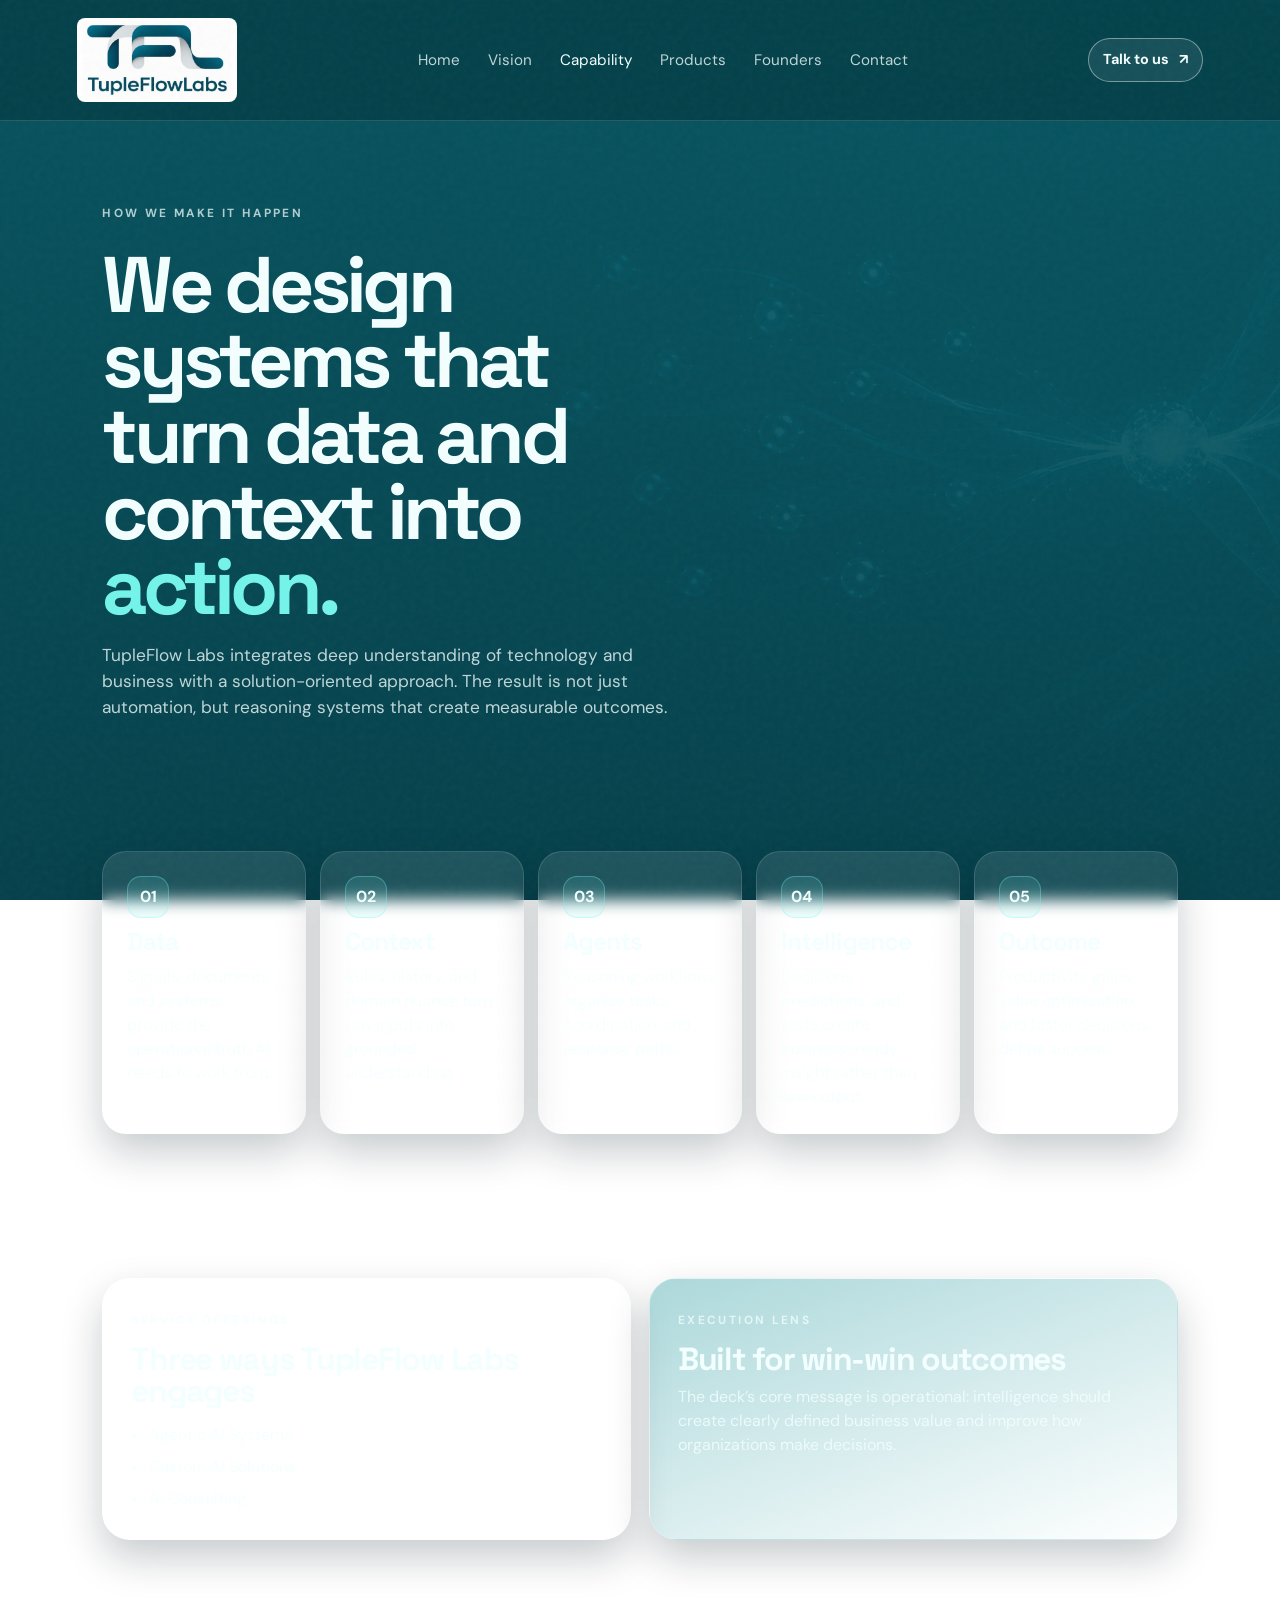
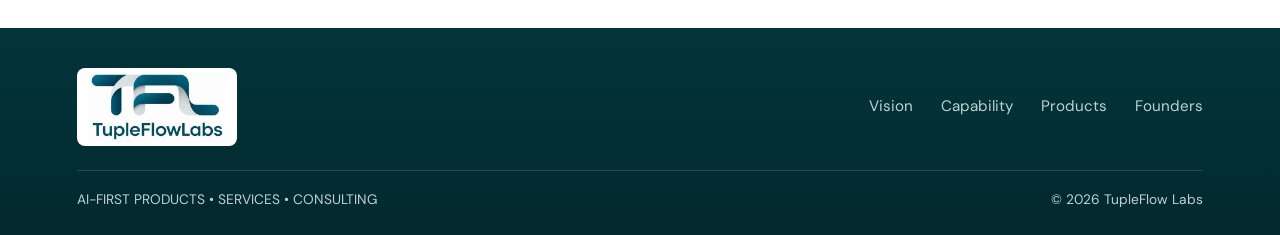
==== TupleFlowLabs/capability.html @ f418bb86 "Website Rev 1" ====
<!DOCTYPE html>
<html lang="en">
<head>
  <meta charset="UTF-8">
  <meta name="viewport" content="width=device-width, initial-scale=1.0">
  <meta name="description" content="How TupleFlow Labs turns data, context, and agentic workflows into business outcomes.">
  <title>TupleFlow Labs | Capability</title>
  <link rel="preconnect" href="https://fonts.googleapis.com">
  <link rel="preconnect" href="https://fonts.gstatic.com" crossorigin>
  <link href="https://fonts.googleapis.com/css2?family=DM+Sans:wght@400;500;700&family=Space+Grotesk:wght@500;700&display=swap" rel="stylesheet">
  <link rel="stylesheet" href="style.css">
</head>
<body data-page="capability">
  <div class="noise"></div>

  <header class="nav">
    <a class="logo" href="index.html"><img src="assets/logo-cropped.jpg" alt="TupleFlow Labs" class="logo-image"></a>
    <nav class="nav-links" id="site-nav">
      <a data-nav="home" href="index.html">Home</a>
      <a data-nav="vision" href="vision.html">Vision</a>
      <a data-nav="capability" href="capability.html">Capability</a>
      <a data-nav="products" href="products.html">Products</a>
      <a data-nav="founders" href="founders.html">Founders</a>
      <a data-nav="contact" href="contact.html">Contact</a>
    </nav>
    <a class="btn btn-small nav-cta" href="contact.html">Talk to us <span>↗</span></a>
    <button class="menu" aria-label="Toggle navigation" aria-expanded="false" aria-controls="site-nav">☰</button>
  </header>

  <main>
    <section class="page-hero">
      <div class="page-copy">
        <div class="section-label">HOW WE MAKE IT HAPPEN</div>
        <h2>We design systems that turn data and context into <em>action.</em></h2>
        <p>TupleFlow Labs integrates deep understanding of technology and business with a solution-oriented approach. The result is not just automation, but reasoning systems that create measurable outcomes.</p>
      </div>
      <div class="page-media">
        <div class="image-frame tall">
          <img src="assets/slides/image3.png" alt="TupleFlow Labs capability slide">
        </div>
      </div>
    </section>

    <section class="section page-section">
      <div class="flow-grid expanded">
        <article><span>01</span><h3>Data</h3><p>Signals, documents, and systems provide the operational truth AI needs to work from.</p></article>
        <article><span>02</span><h3>Context</h3><p>Rules, history, and domain nuance turn raw inputs into grounded understanding.</p></article>
        <article><span>03</span><h3>Agents</h3><p>Reasoning workflows organize tasks, coordination, and response paths.</p></article>
        <article><span>04</span><h3>Intelligence</h3><p>Decisions, predictions, and tests create business-ready insight rather than raw output.</p></article>
        <article><span>05</span><h3>Outcome</h3><p>Productivity gains, value optimization, and faster decisions define success.</p></article>
      </div>
    </section>

    <section class="section page-section split-section">
      <div class="content-panel">
        <span class="card-kicker">Service offerings</span>
        <h2>Three ways TupleFlow Labs engages</h2>
        <ul class="feature-list">
          <li>Agentic AI Systems</li>
          <li>Custom AI Solutions</li>
          <li>AI Consulting</li>
        </ul>
      </div>
      <div class="content-panel accent-panel">
        <span class="card-kicker">Execution lens</span>
        <h2>Built for win-win outcomes</h2>
        <p>The deck’s core message is operational: intelligence should create clearly defined business value and improve how organizations make decisions.</p>
      </div>
    </section>
  </main>

  <footer>
    <div class="footer-top">
      <a class="logo" href="index.html"><img src="assets/logo-cropped.jpg" alt="TupleFlow Labs" class="logo-image"></a>
      <div class="footer-links">
        <a href="vision.html">Vision</a>
        <a href="capability.html">Capability</a>
        <a href="products.html">Products</a>
        <a href="founders.html">Founders</a>
      </div>
    </div>
    <div class="footer-bottom">
      <span>AI-FIRST PRODUCTS • SERVICES • CONSULTING</span>
      <span>© <span id="year"></span> TupleFlow Labs</span>
    </div>
  </footer>

  <script src="script.js"></script>
</body>
</html>
---- TupleFlowLabs/style.css ----
:root{
	--bg:#05454d;
	--bg-deep:#03363d;
	--surface:#0b5e67;
	--surface-2:#0f747d;
	--surface-3:#118f96;
	--border:rgba(255,255,255,.14);
	--text:#f3ffff;
	--muted:rgba(243,255,255,.78);
	--accent:#74f4eb;
	--shadow:0 18px 40px rgba(1,24,30,.22);
}

*{box-sizing:border-box}
html{scroll-behavior:smooth}
body{margin:0;font-family:"DM Sans",sans-serif;line-height:1.5;color:var(--text);background:linear-gradient(180deg,rgba(6,87,97,.85) 0%,rgba(4,64,72,.85) 100%),url("assets/slides/image1.png");background-size:cover;background-position:center;background-repeat:no-repeat;background-attachment:fixed}
body[data-page="vision"]{background-image:linear-gradient(180deg,rgba(6,87,97,.85) 0%,rgba(4,64,72,.85) 100%),url("assets/slides/image2.png")}
body[data-page="capability"]{background-image:linear-gradient(180deg,rgba(6,87,97,.85) 0%,rgba(4,64,72,.85) 100%),url("assets/slides/image3.png")}
body[data-page="products"]{background-image:linear-gradient(180deg,rgba(6,87,97,.85) 0%,rgba(4,64,72,.85) 100%),url("assets/slides/image4.png")}
body[data-page="founders"]{background-image:linear-gradient(180deg,rgba(6,87,97,.85) 0%,rgba(4,64,72,.85) 100%),url("assets/slides/image5.png")}
body[data-page="contact"]{background-image:linear-gradient(180deg,rgba(6,87,97,.85) 0%,rgba(4,64,72,.85) 100%),url("assets/slides/image6.png")}
a{text-decoration:none;color:inherit}
body *{color:inherit}
h1,h2,h3,h4,h5,h6{margin:0;font-family:"Space Grotesk",sans-serif;line-height:1;letter-spacing:-.05em}

.noise{position:fixed;inset:0;pointer-events:none;opacity:.04;z-index:50;background-image:url("data:image/svg+xml,%3Csvg viewBox='0 0 180 180' xmlns='http://www.w3.org/2000/svg'%3E%3Cfilter id='n'%3E%3CfeTurbulence type='fractalNoise' baseFrequency='.8' numOctaves='3' stitchTiles='stitch'/%3E%3C/filter%3E%3Crect width='100%25' height='100%25' filter='url(%23n)'/%3E%3C/svg%3E")}

.nav{position:sticky;top:0;z-index:40;display:flex;align-items:center;justify-content:space-between;gap:24px;padding:18px 6%;border-bottom:1px solid var(--border);background:rgba(4,63,71,.86);backdrop-filter:blur(18px)}
.logo{display:flex;align-items:center;font:700 1.55rem "Space Grotesk",sans-serif;letter-spacing:-.04em;white-space:nowrap}
.logo-mark{display:inline-grid;place-items:center;width:30px;height:30px;margin-right:10px;border:1px solid rgba(255,255,255,.55);border-radius:9px;background:linear-gradient(135deg,var(--surface-3),#0bc9ce);font-size:.9rem}
.nav-links,.footer-links{display:flex;align-items:center;gap:28px;font-size:.95rem;color:var(--muted)}
.nav-links a:hover,.footer-links a:hover,.text-btn:hover{color:var(--text)}
.nav-links a.active{color:var(--text)}
.btn{display:inline-flex;align-items:center;gap:10px;padding:12px 18px;border:1px solid rgba(255,255,255,.42);border-radius:999px;background:rgba(255,255,255,.08);font-weight:700;transition:transform .2s ease,background .2s ease,border-color .2s ease}
.btn:hover{transform:translateY(-2px);background:rgba(255,255,255,.16);border-color:rgba(255,255,255,.7)}
.btn-small{padding:10px 14px;font-size:.9rem}
.menu{display:none;border:0;background:none;font-size:1.6rem;color:var(--text)}

.hero{position:relative;overflow:hidden;padding:84px 6% 48px;background:radial-gradient(circle at 18% 18%,rgba(116,244,235,.18) 0,transparent 28%),radial-gradient(circle at 88% 28%,rgba(29,205,198,.14) 0,transparent 24%),linear-gradient(135deg,#033940 0%,#0b6d76 52%,#034149 100%)}
.hero-grid{position:relative;z-index:2;display:grid;grid-template-columns:minmax(0,1.25fr) minmax(320px,.75fr);gap:42px;align-items:center}
.hero-cover{background-image:linear-gradient(90deg,rgba(3,57,64,.96) 0%,rgba(3,57,64,.88) 34%,rgba(3,57,64,.55) 58%,rgba(3,57,64,.72) 100%),radial-gradient(circle at 18% 18%,rgba(116,244,235,.18) 0,transparent 28%),radial-gradient(circle at 88% 28%,rgba(29,205,198,.14) 0,transparent 24%),url("assets/slides/image1.png"),linear-gradient(135deg,#033940 0%,#0b6d76 52%,#034149 100%);background-size:cover,auto,auto,cover,cover;background-position:center,18% 18%,88% 28%,center,center;background-repeat:no-repeat}
.hero-cover .hero-grid{grid-template-columns:minmax(0,1fr);max-width:760px}
.eyebrow,.section-label,.card-kicker,.panel-header span,.service-strip span,.hero-metrics span,.contact-grid span{letter-spacing:.2em;text-transform:uppercase;font-size:.74rem;font-weight:700;color:rgba(243,255,255,.72)}
.eyebrow{display:inline-flex;align-items:center;gap:10px;padding:9px 14px;border:1px solid rgba(255,255,255,.24);border-radius:999px;background:rgba(255,255,255,.06)}
.pulse{width:8px;height:8px;border-radius:50%;background:var(--accent);box-shadow:0 0 0 6px rgba(116,244,235,.16)}
.hero h1,.two-col h2,.cta h2{margin:24px 0 18px;font-family:"Space Grotesk",sans-serif;font-weight:700;line-height:.95;letter-spacing:-.06em}
.hero h1{max-width:760px;font-size:clamp(3.3rem,7vw,6.5rem)}
.hero h1 em,.two-col h2 em,.cta h2 em{font-style:normal;color:var(--accent)}
.hero-copy{max-width:700px;margin:0;color:var(--muted);font-size:1.08rem}
.hero-actions{display:flex;flex-wrap:wrap;gap:18px;margin-top:30px}
.text-btn{display:inline-flex;align-items:center;gap:8px;font-weight:700;color:var(--muted)}
.hero-panel,.band-card,.info-card,.product-card,.founder-grid article,.flow-grid article,.contact-grid a,.contact-grid div{border:1px solid var(--border);background:linear-gradient(180deg,rgba(255,255,255,.1),rgba(255,255,255,.05));box-shadow:var(--shadow);backdrop-filter:blur(8px)}
.hero-panel{padding:26px;border-radius:28px}
.panel-header{display:flex;align-items:center;justify-content:space-between;margin-bottom:22px}
.panel-header strong{font:700 2rem "Space Grotesk",sans-serif}
.signal-list{display:grid;gap:14px}
.signal-list div{padding:16px 18px;border-radius:18px;background:rgba(255,255,255,.06);border:1px solid rgba(255,255,255,.08)}
.signal-list strong{display:block;margin-top:6px;font-size:1rem}
.image-frame{overflow:hidden;border-radius:22px;border:1px solid rgba(255,255,255,.14);background:rgba(0,0,0,.12)}
.image-frame img{display:block;width:100%;height:100%;object-fit:cover;mix-blend-mode:screen;opacity:0.9}
.image-frame.tall{aspect-ratio:16/10}

.hero-metrics{position:relative;z-index:2;display:grid;grid-template-columns:repeat(3,1fr);gap:16px;margin-top:34px}
.hero-metrics article{padding:18px 20px;border:1px solid var(--border);border-radius:22px;background:rgba(4,53,60,.28)}
.hero-metrics strong{display:block;margin-top:8px;font-family:"Space Grotesk",sans-serif;font-size:1.1rem}

.orb{position:absolute;border-radius:50%;pointer-events:none}
.orb-one{top:110px;left:-130px;width:340px;height:340px;background:rgba(255,255,255,.1);filter:blur(4px)}
.orb-two{right:-100px;bottom:80px;width:300px;height:300px;background:rgba(116,244,235,.12);filter:blur(8px)}
.orb-three{left:50%;top:50%;width:520px;height:520px;background:rgba(116,244,235,.18);transform:translate(-50%,-50%);filter:blur(60px)}

.section{padding:88px 8%;max-width:1440px;margin:0 auto}
.intro-band{display:grid;grid-template-columns:1.35fr .8fr;gap:18px;margin-top:-10px}
.band-card{padding:24px;border-radius:24px}
.band-card p{margin:0;font-size:1.08rem;color:var(--muted)}
.band-card.highlight{background:linear-gradient(135deg,rgba(17,143,150,.44),rgba(116,244,235,.12))}
.section-label{margin-bottom:24px}
.two-col{display:grid;grid-template-columns:1.15fr .85fr;gap:60px;align-items:end}
.two-col h2{font-size:clamp(2.5rem,5vw,4.5rem)}
.home-capability .two-col h2{font-size:clamp(1rem,2vw,1.8rem)}
.two-col p{margin:0;color:var(--muted);font-size:1.05rem}

.vision-grid,.product-grid,.founder-grid{display:grid;gap:18px;margin-top:44px}
.vision-grid{grid-template-columns:repeat(2,1fr)}
.info-card,.product-card,.founder-grid article{padding:24px;border-radius:28px}
.info-card h3,.product-card h3,.flow-grid h3,.founder-grid h3{margin:12px 0 10px;font-family:"Space Grotesk",sans-serif;font-size:1.55rem;letter-spacing:-.04em}
.info-card p,.product-card p,.flow-grid p,.founder-grid p{margin:0;color:var(--muted)}
.preview-grid{display:grid;grid-template-columns:repeat(3,1fr);gap:18px;margin-top:42px}
.preview-card{display:flex;flex-direction:column;gap:14px;padding:24px;border:1px solid var(--border);border-radius:28px;background:linear-gradient(180deg,rgba(255,255,255,.1),rgba(255,255,255,.05));box-shadow:var(--shadow);transition:transform .2s ease,border-color .2s ease}
.preview-card:hover{transform:translateY(-4px);border-color:rgba(255,255,255,.34)}
.preview-card h3{margin:0;font-family:"Space Grotesk",sans-serif;font-size:1.45rem;letter-spacing:-.04em}
.preview-card p{margin:0;color:var(--muted)}

.page-hero{display:grid;grid-template-columns:1fr minmax(320px,.82fr);gap:42px;align-items:center;padding:84px 8% 28px;max-width:1440px;margin:0 auto}
.page-copy h2{margin:10px 0 18px;font-size:calc(clamp(3rem,6vw,5.4rem) + 2px);line-height:.96;letter-spacing:-.06em;position:relative;z-index:2}
.page-copy h2 em{font-style:normal;color:var(--accent)}
.page-copy p{margin:0;color:var(--muted);font-size:1.08rem;max-width:720px;position:relative;z-index:2}
.page-media{display:none}
.hero-actions{display:flex;flex-wrap:wrap;gap:18px;margin-top:30px;position:relative;z-index:2}
.page-section{padding-top:56px}
.split-section{display:grid;grid-template-columns:repeat(2,1fr);gap:18px}
.content-panel{padding:28px;border:1px solid var(--border);border-radius:28px;background:linear-gradient(180deg,rgba(255,255,255,.08),rgba(255,255,255,.04));box-shadow:var(--shadow)}
.content-panel h2{margin:12px 0 10px;font-size:2rem;letter-spacing:-.04em}
.content-panel p{margin:0;color:var(--muted)}
.accent-panel{background:linear-gradient(160deg,rgba(17,143,150,.35),rgba(255,255,255,.06))}
.feature-list{margin:16px 0 0;padding-left:18px;color:var(--muted)}
.feature-list li+li{margin-top:8px}

.flow-grid{display:grid;grid-template-columns:repeat(5,1fr);gap:14px;margin-top:46px}
.flow-grid article{padding:24px;border-radius:24px;position:relative}
.flow-grid article span,.founder-grid article span{display:inline-flex;align-items:center;justify-content:center;width:42px;height:42px;border-radius:14px;background:rgba(116,244,235,.12);border:1px solid rgba(116,244,235,.32);font-weight:700}
.service-strip{display:flex;flex-wrap:wrap;gap:14px 22px;align-items:center;padding:18px 0 0;margin-top:34px;border-top:1px solid var(--border)}
.service-strip strong{padding:11px 15px;border:1px solid rgba(255,255,255,.15);border-radius:999px;background:rgba(255,255,255,.05);font-size:.95rem}

.product-grid{grid-template-columns:1.2fr 1fr 1fr}
.product-card.featured{background:linear-gradient(160deg,rgba(17,143,150,.42),rgba(255,255,255,.07))}
.product-card ul{margin:18px 0 0;padding-left:18px;color:var(--muted)}
.product-card li+li{margin-top:8px}
.single-page-grid{margin-top:0}

.founder-grid{grid-template-columns:repeat(5,1fr)}
.founder-grid article p{margin-top:6px;font-size:1rem}
.detailed-founders{margin-top:0}

.cta{position:relative;overflow:hidden;padding:110px 8%;text-align:center;border-top:1px solid var(--border);border-bottom:1px solid var(--border);background:radial-gradient(circle at 50% 50%,rgba(116,244,235,.14),transparent 35%),linear-gradient(135deg,#033940 0%,#0d6870 100%)}
.cta>*:not(.orb){position:relative;z-index:2}
.cta h2{font-size:clamp(3rem,6vw,5.4rem)}
.cta p{max-width:760px;margin:0 auto 34px;color:var(--muted);font-size:1.08rem}
.contact-grid{display:grid;grid-template-columns:repeat(4,1fr);gap:16px;text-align:left}
.contact-grid a,.contact-grid div{display:block;padding:22px;border-radius:24px}
.contact-grid strong{display:block;margin-top:8px;font-size:1.06rem}
.wide-grid{grid-template-columns:repeat(2,1fr)}
.cta-actions{margin-top:24px}

footer{padding:40px 6% 26px;background:linear-gradient(180deg,#03353b 0%,#02292e 100%)}
.footer-top,.footer-bottom{display:flex;align-items:center;justify-content:space-between;gap:18px}
.footer-top{padding-bottom:24px}
.footer-bottom{padding-top:18px;border-top:1px solid var(--border);font-size:.86rem;color:var(--muted)}

@media (max-width: 1080px){
	.hero-grid,.two-col,.intro-band,.contact-grid,.vision-grid,.product-grid,.preview-grid,.page-hero,.split-section,.wide-grid{grid-template-columns:1fr}
	.flow-grid{grid-template-columns:repeat(2,1fr)}
	.founder-grid{grid-template-columns:repeat(3,1fr)}
	.hero-metrics{grid-template-columns:1fr}
	.page-media{justify-content:flex-start}
}

@media (max-width: 820px){
	.nav{flex-wrap:wrap}
	.menu{display:block;margin-left:auto}
	.nav-cta{display:none}
	.nav-links{display:none;width:100%;flex-direction:column;align-items:flex-start;padding-top:8px}
	.nav-links.mobile-open{display:flex}
	.section{padding:78px 6%}
	.hero{padding:70px 6% 40px}
	.page-hero{padding:70px 6% 24px}
	.hero h1{font-size:clamp(2.8rem,12vw,4.6rem)}
	.flow-grid,.founder-grid,.contact-grid,.preview-grid{grid-template-columns:1fr}
}

@media (max-width: 560px){
	.logo-image{width:136px;height:72px}
	.btn,.text-btn{width:100%;justify-content:center}
	.hero-actions{flex-direction:column}
	.footer-top,.footer-bottom{flex-direction:column;align-items:flex-start}
}


.logo{display:flex;align-items:center;white-space:nowrap}
.logo-mark{display:none}
.logo-image{display:block;width:160px;height:84px;padding:3px 6px;object-fit:contain;background:#fff;border-radius:8px}
.footer-top .logo-image{height:78px}
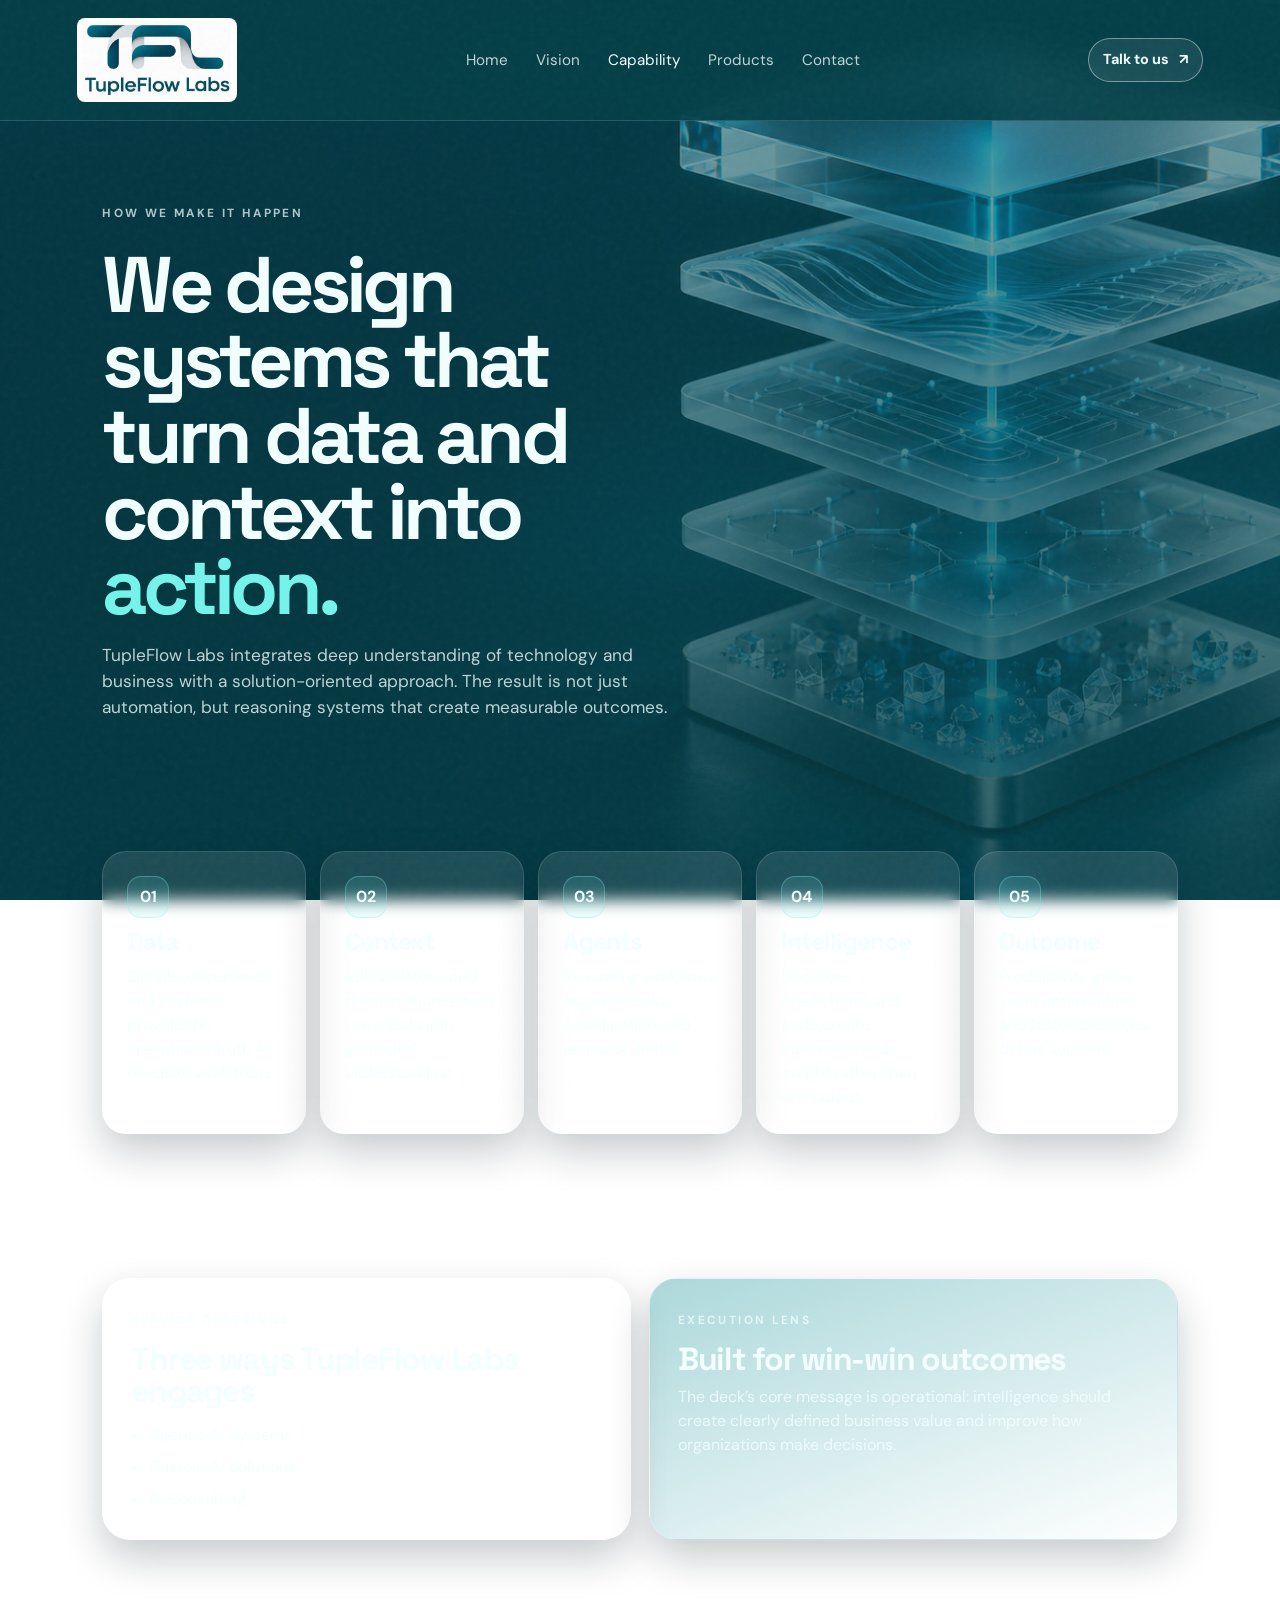
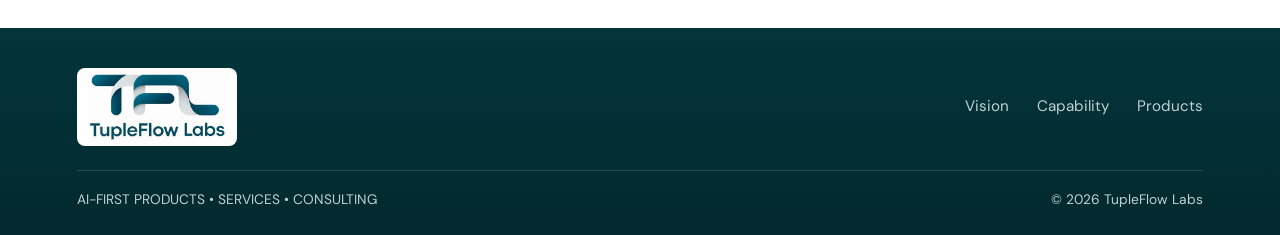
==== commit 8fbceb2c: "Improvements" ====
--- a/TupleFlowLabs/capability.html
+++ b/TupleFlowLabs/capability.html
@@ -20,7 +20,6 @@
       <a data-nav="vision" href="vision.html">Vision</a>
       <a data-nav="capability" href="capability.html">Capability</a>
       <a data-nav="products" href="products.html">Products</a>
-      <a data-nav="founders" href="founders.html">Founders</a>
       <a data-nav="contact" href="contact.html">Contact</a>
     </nav>
     <a class="btn btn-small nav-cta" href="contact.html">Talk to us <span>↗</span></a>
@@ -76,7 +75,6 @@
         <a href="vision.html">Vision</a>
         <a href="capability.html">Capability</a>
         <a href="products.html">Products</a>
-        <a href="founders.html">Founders</a>
       </div>
     </div>
     <div class="footer-bottom">
--- a/TupleFlowLabs/style.css
+++ b/TupleFlowLabs/style.css
@@ -1,173 +1,173 @@
-:root{
-	--bg:#05454d;
-	--bg-deep:#03363d;
-	--surface:#0b5e67;
-	--surface-2:#0f747d;
-	--surface-3:#118f96;
-	--border:rgba(255,255,255,.14);
-	--text:#f3ffff;
-	--muted:rgba(243,255,255,.78);
-	--accent:#74f4eb;
-	--shadow:0 18px 40px rgba(1,24,30,.22);
-}
-
-*{box-sizing:border-box}
-html{scroll-behavior:smooth}
-body{margin:0;font-family:"DM Sans",sans-serif;line-height:1.5;color:var(--text);background:linear-gradient(180deg,rgba(6,87,97,.85) 0%,rgba(4,64,72,.85) 100%),url("assets/slides/image1.png");background-size:cover;background-position:center;background-repeat:no-repeat;background-attachment:fixed}
-body[data-page="vision"]{background-image:linear-gradient(180deg,rgba(6,87,97,.85) 0%,rgba(4,64,72,.85) 100%),url("assets/slides/image2.png")}
-body[data-page="capability"]{background-image:linear-gradient(180deg,rgba(6,87,97,.85) 0%,rgba(4,64,72,.85) 100%),url("assets/slides/image3.png")}
-body[data-page="products"]{background-image:linear-gradient(180deg,rgba(6,87,97,.85) 0%,rgba(4,64,72,.85) 100%),url("assets/slides/image4.png")}
-body[data-page="founders"]{background-image:linear-gradient(180deg,rgba(6,87,97,.85) 0%,rgba(4,64,72,.85) 100%),url("assets/slides/image5.png")}
-body[data-page="contact"]{background-image:linear-gradient(180deg,rgba(6,87,97,.85) 0%,rgba(4,64,72,.85) 100%),url("assets/slides/image6.png")}
-a{text-decoration:none;color:inherit}
-body *{color:inherit}
-h1,h2,h3,h4,h5,h6{margin:0;font-family:"Space Grotesk",sans-serif;line-height:1;letter-spacing:-.05em}
-
-.noise{position:fixed;inset:0;pointer-events:none;opacity:.04;z-index:50;background-image:url("data:image/svg+xml,%3Csvg viewBox='0 0 180 180' xmlns='http://www.w3.org/2000/svg'%3E%3Cfilter id='n'%3E%3CfeTurbulence type='fractalNoise' baseFrequency='.8' numOctaves='3' stitchTiles='stitch'/%3E%3C/filter%3E%3Crect width='100%25' height='100%25' filter='url(%23n)'/%3E%3C/svg%3E")}
-
-.nav{position:sticky;top:0;z-index:40;display:flex;align-items:center;justify-content:space-between;gap:24px;padding:18px 6%;border-bottom:1px solid var(--border);background:rgba(4,63,71,.86);backdrop-filter:blur(18px)}
-.logo{display:flex;align-items:center;font:700 1.55rem "Space Grotesk",sans-serif;letter-spacing:-.04em;white-space:nowrap}
-.logo-mark{display:inline-grid;place-items:center;width:30px;height:30px;margin-right:10px;border:1px solid rgba(255,255,255,.55);border-radius:9px;background:linear-gradient(135deg,var(--surface-3),#0bc9ce);font-size:.9rem}
-.nav-links,.footer-links{display:flex;align-items:center;gap:28px;font-size:.95rem;color:var(--muted)}
-.nav-links a:hover,.footer-links a:hover,.text-btn:hover{color:var(--text)}
-.nav-links a.active{color:var(--text)}
-.btn{display:inline-flex;align-items:center;gap:10px;padding:12px 18px;border:1px solid rgba(255,255,255,.42);border-radius:999px;background:rgba(255,255,255,.08);font-weight:700;transition:transform .2s ease,background .2s ease,border-color .2s ease}
-.btn:hover{transform:translateY(-2px);background:rgba(255,255,255,.16);border-color:rgba(255,255,255,.7)}
-.btn-small{padding:10px 14px;font-size:.9rem}
-.menu{display:none;border:0;background:none;font-size:1.6rem;color:var(--text)}
-
-.hero{position:relative;overflow:hidden;padding:84px 6% 48px;background:radial-gradient(circle at 18% 18%,rgba(116,244,235,.18) 0,transparent 28%),radial-gradient(circle at 88% 28%,rgba(29,205,198,.14) 0,transparent 24%),linear-gradient(135deg,#033940 0%,#0b6d76 52%,#034149 100%)}
-.hero-grid{position:relative;z-index:2;display:grid;grid-template-columns:minmax(0,1.25fr) minmax(320px,.75fr);gap:42px;align-items:center}
-.hero-cover{background-image:linear-gradient(90deg,rgba(3,57,64,.96) 0%,rgba(3,57,64,.88) 34%,rgba(3,57,64,.55) 58%,rgba(3,57,64,.72) 100%),radial-gradient(circle at 18% 18%,rgba(116,244,235,.18) 0,transparent 28%),radial-gradient(circle at 88% 28%,rgba(29,205,198,.14) 0,transparent 24%),url("assets/slides/image1.png"),linear-gradient(135deg,#033940 0%,#0b6d76 52%,#034149 100%);background-size:cover,auto,auto,cover,cover;background-position:center,18% 18%,88% 28%,center,center;background-repeat:no-repeat}
-.hero-cover .hero-grid{grid-template-columns:minmax(0,1fr);max-width:760px}
-.eyebrow,.section-label,.card-kicker,.panel-header span,.service-strip span,.hero-metrics span,.contact-grid span{letter-spacing:.2em;text-transform:uppercase;font-size:.74rem;font-weight:700;color:rgba(243,255,255,.72)}
-.eyebrow{display:inline-flex;align-items:center;gap:10px;padding:9px 14px;border:1px solid rgba(255,255,255,.24);border-radius:999px;background:rgba(255,255,255,.06)}
-.pulse{width:8px;height:8px;border-radius:50%;background:var(--accent);box-shadow:0 0 0 6px rgba(116,244,235,.16)}
-.hero h1,.two-col h2,.cta h2{margin:24px 0 18px;font-family:"Space Grotesk",sans-serif;font-weight:700;line-height:.95;letter-spacing:-.06em}
-.hero h1{max-width:760px;font-size:clamp(3.3rem,7vw,6.5rem)}
-.hero h1 em,.two-col h2 em,.cta h2 em{font-style:normal;color:var(--accent)}
-.hero-copy{max-width:700px;margin:0;color:var(--muted);font-size:1.08rem}
-.hero-actions{display:flex;flex-wrap:wrap;gap:18px;margin-top:30px}
-.text-btn{display:inline-flex;align-items:center;gap:8px;font-weight:700;color:var(--muted)}
-.hero-panel,.band-card,.info-card,.product-card,.founder-grid article,.flow-grid article,.contact-grid a,.contact-grid div{border:1px solid var(--border);background:linear-gradient(180deg,rgba(255,255,255,.1),rgba(255,255,255,.05));box-shadow:var(--shadow);backdrop-filter:blur(8px)}
-.hero-panel{padding:26px;border-radius:28px}
-.panel-header{display:flex;align-items:center;justify-content:space-between;margin-bottom:22px}
-.panel-header strong{font:700 2rem "Space Grotesk",sans-serif}
-.signal-list{display:grid;gap:14px}
-.signal-list div{padding:16px 18px;border-radius:18px;background:rgba(255,255,255,.06);border:1px solid rgba(255,255,255,.08)}
-.signal-list strong{display:block;margin-top:6px;font-size:1rem}
-.image-frame{overflow:hidden;border-radius:22px;border:1px solid rgba(255,255,255,.14);background:rgba(0,0,0,.12)}
-.image-frame img{display:block;width:100%;height:100%;object-fit:cover;mix-blend-mode:screen;opacity:0.9}
-.image-frame.tall{aspect-ratio:16/10}
-
-.hero-metrics{position:relative;z-index:2;display:grid;grid-template-columns:repeat(3,1fr);gap:16px;margin-top:34px}
-.hero-metrics article{padding:18px 20px;border:1px solid var(--border);border-radius:22px;background:rgba(4,53,60,.28)}
-.hero-metrics strong{display:block;margin-top:8px;font-family:"Space Grotesk",sans-serif;font-size:1.1rem}
-
-.orb{position:absolute;border-radius:50%;pointer-events:none}
-.orb-one{top:110px;left:-130px;width:340px;height:340px;background:rgba(255,255,255,.1);filter:blur(4px)}
-.orb-two{right:-100px;bottom:80px;width:300px;height:300px;background:rgba(116,244,235,.12);filter:blur(8px)}
-.orb-three{left:50%;top:50%;width:520px;height:520px;background:rgba(116,244,235,.18);transform:translate(-50%,-50%);filter:blur(60px)}
-
-.section{padding:88px 8%;max-width:1440px;margin:0 auto}
-.intro-band{display:grid;grid-template-columns:1.35fr .8fr;gap:18px;margin-top:-10px}
-.band-card{padding:24px;border-radius:24px}
-.band-card p{margin:0;font-size:1.08rem;color:var(--muted)}
-.band-card.highlight{background:linear-gradient(135deg,rgba(17,143,150,.44),rgba(116,244,235,.12))}
-.section-label{margin-bottom:24px}
-.two-col{display:grid;grid-template-columns:1.15fr .85fr;gap:60px;align-items:end}
-.two-col h2{font-size:clamp(2.5rem,5vw,4.5rem)}
-.home-capability .two-col h2{font-size:clamp(1rem,2vw,1.8rem)}
-.two-col p{margin:0;color:var(--muted);font-size:1.05rem}
-
-.vision-grid,.product-grid,.founder-grid{display:grid;gap:18px;margin-top:44px}
-.vision-grid{grid-template-columns:repeat(2,1fr)}
-.info-card,.product-card,.founder-grid article{padding:24px;border-radius:28px}
-.info-card h3,.product-card h3,.flow-grid h3,.founder-grid h3{margin:12px 0 10px;font-family:"Space Grotesk",sans-serif;font-size:1.55rem;letter-spacing:-.04em}
-.info-card p,.product-card p,.flow-grid p,.founder-grid p{margin:0;color:var(--muted)}
-.preview-grid{display:grid;grid-template-columns:repeat(3,1fr);gap:18px;margin-top:42px}
-.preview-card{display:flex;flex-direction:column;gap:14px;padding:24px;border:1px solid var(--border);border-radius:28px;background:linear-gradient(180deg,rgba(255,255,255,.1),rgba(255,255,255,.05));box-shadow:var(--shadow);transition:transform .2s ease,border-color .2s ease}
-.preview-card:hover{transform:translateY(-4px);border-color:rgba(255,255,255,.34)}
-.preview-card h3{margin:0;font-family:"Space Grotesk",sans-serif;font-size:1.45rem;letter-spacing:-.04em}
-.preview-card p{margin:0;color:var(--muted)}
-
-.page-hero{display:grid;grid-template-columns:1fr minmax(320px,.82fr);gap:42px;align-items:center;padding:84px 8% 28px;max-width:1440px;margin:0 auto}
-.page-copy h2{margin:10px 0 18px;font-size:calc(clamp(3rem,6vw,5.4rem) + 2px);line-height:.96;letter-spacing:-.06em;position:relative;z-index:2}
-.page-copy h2 em{font-style:normal;color:var(--accent)}
-.page-copy p{margin:0;color:var(--muted);font-size:1.08rem;max-width:720px;position:relative;z-index:2}
-.page-media{display:none}
-.hero-actions{display:flex;flex-wrap:wrap;gap:18px;margin-top:30px;position:relative;z-index:2}
-.page-section{padding-top:56px}
-.split-section{display:grid;grid-template-columns:repeat(2,1fr);gap:18px}
-.content-panel{padding:28px;border:1px solid var(--border);border-radius:28px;background:linear-gradient(180deg,rgba(255,255,255,.08),rgba(255,255,255,.04));box-shadow:var(--shadow)}
-.content-panel h2{margin:12px 0 10px;font-size:2rem;letter-spacing:-.04em}
-.content-panel p{margin:0;color:var(--muted)}
-.accent-panel{background:linear-gradient(160deg,rgba(17,143,150,.35),rgba(255,255,255,.06))}
-.feature-list{margin:16px 0 0;padding-left:18px;color:var(--muted)}
-.feature-list li+li{margin-top:8px}
-
-.flow-grid{display:grid;grid-template-columns:repeat(5,1fr);gap:14px;margin-top:46px}
-.flow-grid article{padding:24px;border-radius:24px;position:relative}
-.flow-grid article span,.founder-grid article span{display:inline-flex;align-items:center;justify-content:center;width:42px;height:42px;border-radius:14px;background:rgba(116,244,235,.12);border:1px solid rgba(116,244,235,.32);font-weight:700}
-.service-strip{display:flex;flex-wrap:wrap;gap:14px 22px;align-items:center;padding:18px 0 0;margin-top:34px;border-top:1px solid var(--border)}
-.service-strip strong{padding:11px 15px;border:1px solid rgba(255,255,255,.15);border-radius:999px;background:rgba(255,255,255,.05);font-size:.95rem}
-
-.product-grid{grid-template-columns:1.2fr 1fr 1fr}
-.product-card.featured{background:linear-gradient(160deg,rgba(17,143,150,.42),rgba(255,255,255,.07))}
-.product-card ul{margin:18px 0 0;padding-left:18px;color:var(--muted)}
-.product-card li+li{margin-top:8px}
-.single-page-grid{margin-top:0}
-
-.founder-grid{grid-template-columns:repeat(5,1fr)}
-.founder-grid article p{margin-top:6px;font-size:1rem}
-.detailed-founders{margin-top:0}
-
-.cta{position:relative;overflow:hidden;padding:110px 8%;text-align:center;border-top:1px solid var(--border);border-bottom:1px solid var(--border);background:radial-gradient(circle at 50% 50%,rgba(116,244,235,.14),transparent 35%),linear-gradient(135deg,#033940 0%,#0d6870 100%)}
-.cta>*:not(.orb){position:relative;z-index:2}
-.cta h2{font-size:clamp(3rem,6vw,5.4rem)}
-.cta p{max-width:760px;margin:0 auto 34px;color:var(--muted);font-size:1.08rem}
-.contact-grid{display:grid;grid-template-columns:repeat(4,1fr);gap:16px;text-align:left}
-.contact-grid a,.contact-grid div{display:block;padding:22px;border-radius:24px}
-.contact-grid strong{display:block;margin-top:8px;font-size:1.06rem}
-.wide-grid{grid-template-columns:repeat(2,1fr)}
-.cta-actions{margin-top:24px}
-
-footer{padding:40px 6% 26px;background:linear-gradient(180deg,#03353b 0%,#02292e 100%)}
-.footer-top,.footer-bottom{display:flex;align-items:center;justify-content:space-between;gap:18px}
-.footer-top{padding-bottom:24px}
-.footer-bottom{padding-top:18px;border-top:1px solid var(--border);font-size:.86rem;color:var(--muted)}
-
-@media (max-width: 1080px){
-	.hero-grid,.two-col,.intro-band,.contact-grid,.vision-grid,.product-grid,.preview-grid,.page-hero,.split-section,.wide-grid{grid-template-columns:1fr}
-	.flow-grid{grid-template-columns:repeat(2,1fr)}
-	.founder-grid{grid-template-columns:repeat(3,1fr)}
-	.hero-metrics{grid-template-columns:1fr}
-	.page-media{justify-content:flex-start}
-}
-
-@media (max-width: 820px){
-	.nav{flex-wrap:wrap}
-	.menu{display:block;margin-left:auto}
-	.nav-cta{display:none}
-	.nav-links{display:none;width:100%;flex-direction:column;align-items:flex-start;padding-top:8px}
-	.nav-links.mobile-open{display:flex}
-	.section{padding:78px 6%}
-	.hero{padding:70px 6% 40px}
-	.page-hero{padding:70px 6% 24px}
-	.hero h1{font-size:clamp(2.8rem,12vw,4.6rem)}
-	.flow-grid,.founder-grid,.contact-grid,.preview-grid{grid-template-columns:1fr}
-}
-
-@media (max-width: 560px){
-	.logo-image{width:136px;height:72px}
-	.btn,.text-btn{width:100%;justify-content:center}
-	.hero-actions{flex-direction:column}
-	.footer-top,.footer-bottom{flex-direction:column;align-items:flex-start}
-}
+:root{
+	--bg:#284e53;
+	--bg-deep:#03363d;
+	--surface:#0b5e67;
+	--surface-2:#0f747d;
+	--surface-3:#118f96;
+	--border:rgba(255,255,255,.14);
+	--text:#f3ffff;
+	--muted:rgba(243,255,255,.78);
+	--accent:#74f4eb;
+	--shadow:0 18px 40px rgba(1,24,30,.22);
+}
+
+*{box-sizing:border-box}
+html{scroll-behavior:smooth}
+body{margin:0;font-family:"DM Sans",sans-serif;line-height:1.5;color:var(--text);background:linear-gradient(180deg,rgba(6,87,97,.85) 0%,rgba(4,64,72,85) 100%),url("assets/slides/image1.png");background-size:cover;background-position:center;background-repeat:no-repeat;background-attachment:fixed}
+body[data-page="vision"]{background-image:linear-gradient(180deg,rgba(6,87,97,.50) 0%,rgba(4,64,72,.85) 100%),url("assets/slides/image2.jpeg")}
+body[data-page="capability"]{background-image:linear-gradient(180deg,rgba(6,87,97,.50) 0%,rgba(4,64,72,.85) 100%),url("assets/slides/image3.jpeg")}
+body[data-page="products"]{background-image:linear-gradient(180deg,rgba(6,87,97,.50) 0%,rgba(4,64,72,.85) 100%),url("assets/slides/image4.jpeg")}
+body[data-page="founders"]{background-image:linear-gradient(180deg,rgba(6,87,97,.50) 0%,rgba(4,64,72,.85) 100%),url("assets/slides/image5.jpeg")}
+body[data-page="contact"]{background-image:linear-gradient(180deg,rgba(6,87,97,.50) 0%,rgba(4,64,72,.85) 100%),url("assets/slides/image6.jpeg")}
+a{text-decoration:none;color:inherit}
+body *{color:inherit}
+h1,h2,h3,h4,h5,h6{margin:0;font-family:"Space Grotesk",sans-serif;line-height:1;letter-spacing:-.05em}
+
+.noise{position:fixed;inset:0;pointer-events:none;opacity:.04;z-index:50;background-image:url("data:image/svg+xml,%3Csvg viewBox='0 0 180 180' xmlns='http://www.w3.org/2000/svg'%3E%3Cfilter id='n'%3E%3CfeTurbulence type='fractalNoise' baseFrequency='.8' numOctaves='3' stitchTiles='stitch'/%3E%3C/filter%3E%3Crect width='100%25' height='100%25' filter='url(%23n)'/%3E%3C/svg%3E")}
+
+.nav{position:sticky;top:0;z-index:40;display:flex;align-items:center;justify-content:space-between;gap:24px;padding:18px 6%;border-bottom:1px solid var(--border);background:rgba(4,63,71,.86);backdrop-filter:blur(18px)}
+.logo{display:flex;align-items:center;font:700 1.55rem "Space Grotesk",sans-serif;letter-spacing:-.04em;white-space:nowrap}
+.logo-mark{display:inline-grid;place-items:center;width:30px;height:30px;margin-right:10px;border:1px solid rgba(255,255,255,.55);border-radius:9px;background:linear-gradient(135deg,var(--surface-3),#0bc9ce);font-size:.9rem}
+.nav-links,.footer-links{display:flex;align-items:center;gap:28px;font-size:.95rem;color:var(--muted)}
+.nav-links a:hover,.footer-links a:hover,.text-btn:hover{color:var(--text)}
+.nav-links a.active{color:var(--text)}
+.btn{display:inline-flex;align-items:center;gap:10px;padding:12px 18px;border:1px solid rgba(255,255,255,.42);border-radius:999px;background:rgba(255,255,255,.08);font-weight:700;transition:transform .2s ease,background .2s ease,border-color .2s ease}
+.btn:hover{transform:translateY(-2px);background:rgba(255,255,255,.16);border-color:rgba(255,255,255,.7)}
+.btn-small{padding:10px 14px;font-size:.9rem}
+.menu{display:none;border:0;background:none;font-size:1.6rem;color:var(--text)}
+
+.hero{position:relative;overflow:hidden;padding:84px 6% 48px;background:radial-gradient(circle at 18% 18%,rgba(116,244,235,.18) 0,transparent 28%),radial-gradient(circle at 88% 28%,rgba(29,205,198,.14) 0,transparent 24%),linear-gradient(135deg,#033940 0%,#0b6d76 52%,#034149 100%)}
+.hero-grid{position:relative;z-index:2;display:grid;grid-template-columns:minmax(0,1.25fr) minmax(320px,.75fr);gap:42px;align-items:center}
+.hero-cover{background-image:linear-gradient(90deg,rgba(3,57,64,.96) 0%,rgba(3,57,64,.88) 34%,rgba(3,57,64,.55) 58%,rgba(3,57,64,.72) 100%),radial-gradient(circle at 18% 18%,rgba(116,244,235,.18) 0,transparent 28%),radial-gradient(circle at 88% 28%,rgba(29,205,198,.14) 0,transparent 24%),url("assets/slides/image1.png"),linear-gradient(135deg,#033940 0%,#0b6d76 52%,#034149 100%);background-size:cover,auto,auto,cover,cover;background-position:center,18% 18%,88% 28%,center,center;background-repeat:no-repeat}
+.hero-cover .hero-grid{grid-template-columns:minmax(0,1fr);max-width:760px}
+.eyebrow,.section-label,.card-kicker,.panel-header span,.service-strip span,.hero-metrics span,.contact-grid span{letter-spacing:.2em;text-transform:uppercase;font-size:.74rem;font-weight:700;color:rgba(243,255,255,.72)}
+.eyebrow{display:inline-flex;align-items:center;gap:10px;padding:9px 14px;border:1px solid rgba(255,255,255,.24);border-radius:999px;background:rgba(255,255,255,.06)}
+.pulse{width:8px;height:8px;border-radius:50%;background:var(--accent);box-shadow:0 0 0 6px rgba(116,244,235,.16)}
+.hero h1,.two-col h2,.cta h2{margin:24px 0 18px;font-family:"Space Grotesk",sans-serif;font-weight:700;line-height:.95;letter-spacing:-.06em}
+.hero h1{max-width:760px;font-size:clamp(3.3rem,7vw,6.5rem)}
+.hero h1 em,.two-col h2 em,.cta h2 em{font-style:normal;color:var(--accent)}
+.hero-copy{max-width:700px;margin:0;color:var(--muted);font-size:1.08rem}
+.hero-actions{display:flex;flex-wrap:wrap;gap:18px;margin-top:30px}
+.text-btn{display:inline-flex;align-items:center;gap:8px;font-weight:700;color:var(--muted)}
+.hero-panel,.band-card,.info-card,.product-card,.founder-grid article,.flow-grid article,.contact-grid a,.contact-grid div{border:1px solid var(--border);background:linear-gradient(180deg,rgba(255,255,255,.1),rgba(255,255,255,.05));box-shadow:var(--shadow);backdrop-filter:blur(8px)}
+.hero-panel{padding:26px;border-radius:28px}
+.panel-header{display:flex;align-items:center;justify-content:space-between;margin-bottom:22px}
+.panel-header strong{font:700 2rem "Space Grotesk",sans-serif}
+.signal-list{display:grid;gap:14px}
+.signal-list div{padding:16px 18px;border-radius:18px;background:rgba(255,255,255,.06);border:1px solid rgba(255,255,255,.08)}
+.signal-list strong{display:block;margin-top:6px;font-size:1rem}
+.image-frame{overflow:hidden;border-radius:22px;border:1px solid rgba(255,255,255,.14);background:rgba(0,0,0,.12)}
+.image-frame img{display:block;width:100%;height:100%;object-fit:cover;mix-blend-mode:screen;opacity:0.9}
+.image-frame.tall{aspect-ratio:16/10}
+
+.hero-metrics{position:relative;z-index:2;display:grid;grid-template-columns:repeat(3,1fr);gap:16px;margin-top:34px}
+.hero-metrics article{padding:18px 20px;border:1px solid var(--border);border-radius:22px;background:rgba(4,53,60,.28)}
+.hero-metrics strong{display:block;margin-top:8px;font-family:"Space Grotesk",sans-serif;font-size:1.1rem}
+
+.orb{position:absolute;border-radius:50%;pointer-events:none}
+.orb-one{top:110px;left:-130px;width:340px;height:340px;background:rgba(255,255,255,.1);filter:blur(4px)}
+.orb-two{right:-100px;bottom:80px;width:300px;height:300px;background:rgba(116,244,235,.12);filter:blur(8px)}
+.orb-three{left:50%;top:50%;width:520px;height:520px;background:rgba(116,244,235,.18);transform:translate(-50%,-50%);filter:blur(60px)}
+
+.section{padding:88px 8%;max-width:1440px;margin:0 auto}
+.intro-band{display:grid;grid-template-columns:1.35fr .8fr;gap:18px;margin-top:-10px}
+.band-card{padding:24px;border-radius:24px}
+.band-card p{margin:0;font-size:1.08rem;color:var(--muted)}
+.band-card.highlight{background:linear-gradient(135deg,rgba(17,143,150,.44),rgba(116,244,235,.12))}
+.section-label{margin-bottom:24px}
+.two-col{display:grid;grid-template-columns:1.15fr .85fr;gap:60px;align-items:end}
+.two-col h2{font-size:clamp(2.5rem,5vw,4.5rem)}
+.home-capability .two-col h2{font-size:clamp(1rem,2vw,1.8rem)}
+.two-col p{margin:0;color:var(--muted);font-size:1.05rem}
+
+.vision-grid,.product-grid,.founder-grid{display:grid;gap:18px;margin-top:44px}
+.vision-grid{grid-template-columns:repeat(2,1fr)}
+.info-card,.product-card,.founder-grid article{padding:24px;border-radius:28px}
+.info-card h3,.product-card h3,.flow-grid h3,.founder-grid h3{margin:12px 0 10px;font-family:"Space Grotesk",sans-serif;font-size:1.55rem;letter-spacing:-.04em}
+.info-card p,.product-card p,.flow-grid p,.founder-grid p{margin:0;color:var(--muted)}
+.preview-grid{display:grid;grid-template-columns:repeat(2,minmax(0,1fr));gap:18px;margin-top:42px}
+.preview-card{display:flex;flex-direction:column;gap:14px;padding:24px;border:1px solid var(--border);border-radius:28px;background:linear-gradient(180deg,rgba(255,255,255,.1),rgba(255,255,255,.05));box-shadow:var(--shadow);transition:transform .2s ease,border-color .2s ease}
+.preview-card:hover{transform:translateY(-4px);border-color:rgba(255,255,255,.34)}
+.preview-card h3{margin:0;font-family:"Space Grotesk",sans-serif;font-size:1.45rem;letter-spacing:-.04em}
+.preview-card p{margin:0;color:var(--muted)}
+
+.page-hero{display:grid;grid-template-columns:1fr minmax(320px,.82fr);gap:42px;align-items:center;padding:84px 8% 28px;max-width:1440px;margin:0 auto}
+.page-copy h2{margin:10px 0 18px;font-size:calc(clamp(3rem,6vw,5.4rem) + 2px);line-height:.96;letter-spacing:-.06em;position:relative;z-index:2}
+.page-copy h2 em{font-style:normal;color:var(--accent)}
+.page-copy p{margin:0;color:var(--muted);font-size:1.08rem;max-width:720px;position:relative;z-index:2}
+.page-media{display:none}
+.hero-actions{display:flex;flex-wrap:wrap;gap:18px;margin-top:30px;position:relative;z-index:2}
+.page-section{padding-top:56px}
+.split-section{display:grid;grid-template-columns:repeat(2,1fr);gap:18px}
+.content-panel{padding:28px;border:1px solid var(--border);border-radius:28px;background:linear-gradient(180deg,rgba(255,255,255,.08),rgba(255,255,255,.04));box-shadow:var(--shadow)}
+.content-panel h2{margin:12px 0 10px;font-size:2rem;letter-spacing:-.04em}
+.content-panel p{margin:0;color:var(--muted)}
+.accent-panel{background:linear-gradient(160deg,rgba(17,143,150,.35),rgba(255,255,255,.06))}
+.feature-list{margin:16px 0 0;padding-left:18px;color:var(--muted)}
+.feature-list li+li{margin-top:8px}
+
+.flow-grid{display:grid;grid-template-columns:repeat(5,1fr);gap:14px;margin-top:46px}
+.flow-grid article{padding:24px;border-radius:24px;position:relative}
+.flow-grid article span,.founder-grid article span{display:inline-flex;align-items:center;justify-content:center;width:42px;height:42px;border-radius:14px;background:rgba(116,244,235,.12);border:1px solid rgba(116,244,235,.32);font-weight:700}
+.service-strip{display:flex;flex-wrap:wrap;gap:14px 22px;align-items:center;padding:18px 0 0;margin-top:34px;border-top:1px solid var(--border)}
+.service-strip strong{padding:11px 15px;border:1px solid rgba(255,255,255,.15);border-radius:999px;background:rgba(255,255,255,.05);font-size:.95rem}
+
+.product-grid{grid-template-columns:1.2fr 1fr 1fr}
+.product-card.featured{background:linear-gradient(160deg,rgba(17,143,150,.42),rgba(255,255,255,.07))}
+.product-card ul{margin:18px 0 0;padding-left:18px;color:var(--muted)}
+.product-card li+li{margin-top:8px}
+.single-page-grid{margin-top:0}
+
+.founder-grid{grid-template-columns:repeat(5,1fr)}
+.founder-grid article p{margin-top:6px;font-size:1rem}
+.detailed-founders{margin-top:0}
+
+.cta{position:relative;overflow:hidden;padding:110px 8%;text-align:center;border-top:1px solid var(--border);border-bottom:1px solid var(--border);background:radial-gradient(circle at 50% 50%,rgba(116,244,235,.14),transparent 35%),linear-gradient(135deg,#033940 0%,#0d6870 100%)}
+.cta>*:not(.orb){position:relative;z-index:2}
+.cta h2{font-size:clamp(3rem,6vw,5.4rem)}
+.cta p{max-width:760px;margin:0 auto 34px;color:var(--muted);font-size:1.08rem}
+.contact-grid{display:grid;grid-template-columns:repeat(4,1fr);gap:16px;text-align:left}
+.contact-grid a,.contact-grid div{display:block;padding:22px;border-radius:24px}
+.contact-grid strong{display:block;margin-top:8px;font-size:1.06rem}
+.wide-grid{grid-template-columns:repeat(2,1fr)}
+.cta-actions{margin-top:24px}
+
+footer{padding:40px 6% 26px;background:linear-gradient(180deg,#03353b 0%,#02292e 100%)}
+.footer-top,.footer-bottom{display:flex;align-items:center;justify-content:space-between;gap:18px}
+.footer-top{padding-bottom:24px}
+.footer-bottom{padding-top:18px;border-top:1px solid var(--border);font-size:.86rem;color:var(--muted)}
+
+@media (max-width: 1080px){
+	.hero-grid,.two-col,.intro-band,.contact-grid,.vision-grid,.product-grid,.preview-grid,.page-hero,.split-section,.wide-grid{grid-template-columns:1fr}
+	.flow-grid{grid-template-columns:repeat(2,1fr)}
+	.founder-grid{grid-template-columns:repeat(3,1fr)}
+	.hero-metrics{grid-template-columns:1fr}
+	.page-media{justify-content:flex-start}
+}
+
+@media (max-width: 820px){
+	.nav{flex-wrap:wrap}
+	.menu{display:block;margin-left:auto}
+	.nav-cta{display:none}
+	.nav-links{display:none;width:100%;flex-direction:column;align-items:flex-start;padding-top:8px}
+	.nav-links.mobile-open{display:flex}
+	.section{padding:78px 6%}
+	.hero{padding:70px 6% 40px}
+	.page-hero{padding:70px 6% 24px}
+	.hero h1{font-size:clamp(2.8rem,12vw,4.6rem)}
+	.flow-grid,.founder-grid,.contact-grid,.preview-grid{grid-template-columns:1fr}
+}
+
+@media (max-width: 560px){
+	.logo-image{width:136px;height:72px}
+	.btn,.text-btn{width:100%;justify-content:center}
+	.hero-actions{flex-direction:column}
+	.footer-top,.footer-bottom{flex-direction:column;align-items:flex-start}
+}
 
 
-.logo{display:flex;align-items:center;white-space:nowrap}
-.logo-mark{display:none}
-.logo-image{display:block;width:160px;height:84px;padding:3px 6px;object-fit:contain;background:#fff;border-radius:8px}
-.footer-top .logo-image{height:78px}
+.logo{display:flex;align-items:center;white-space:nowrap}
+.logo-mark{display:none}
+.logo-image{display:block;width:160px;height:84px;padding:3px 6px;object-fit:contain;background:#fff;border-radius:8px}
+.footer-top .logo-image{height:78px}
 
